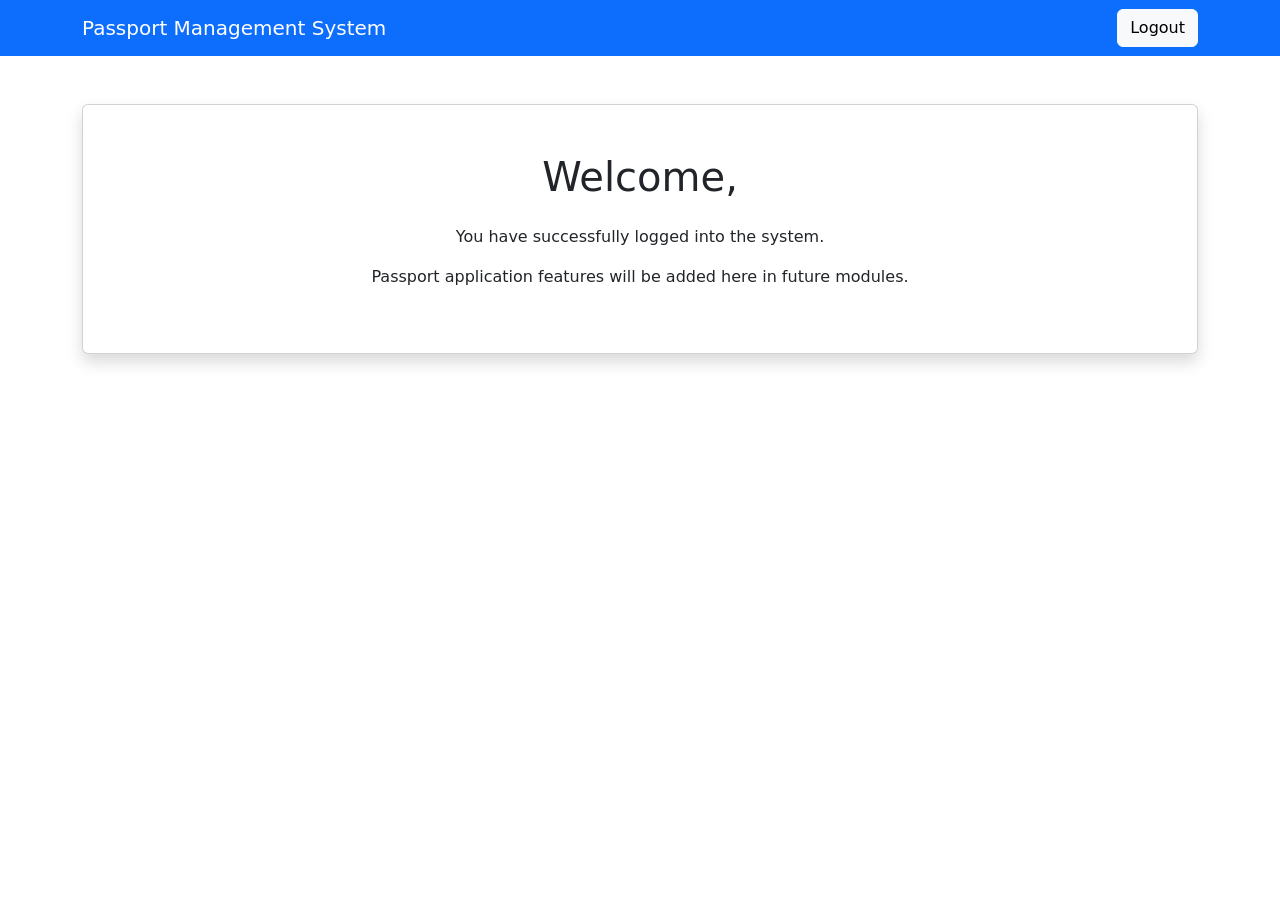
==== dashboard.html @ 2cf1cba9 "dashboard page" ====
<!DOCTYPE html>
<html lang="en">

<head>
    <meta charset="UTF-8">
    <meta name="viewport" content="width=device-width, initial-scale=1.0">

    <title>Dashboard - Passport Management System</title>

    <link href="https://cdn.jsdelivr.net/npm/bootstrap@5.3.3/dist/css/bootstrap.min.css" rel="stylesheet">

    <link rel="stylesheet" href="css/style.css">

</head>


<body>


    <nav class="navbar navbar-expand-lg navbar-dark bg-primary">

        <div class="container">

            <a class="navbar-brand" href="#">
                Passport Management System
            </a>


            <button class="btn btn-light" id="logout">
                Logout
            </button>

        </div>

    </nav>



    <div class="container mt-5">


        <div class="card shadow p-5 text-center">


            <h1>
                Welcome, <span id="username"></span>
            </h1>


            <p class="mt-3">
                You have successfully logged into the system.
            </p>


            <p>
                Passport application features will be added here in future modules.
            </p>


        </div>


    </div>



    <script src="js/dashboard.js"></script>


</body>

</html>
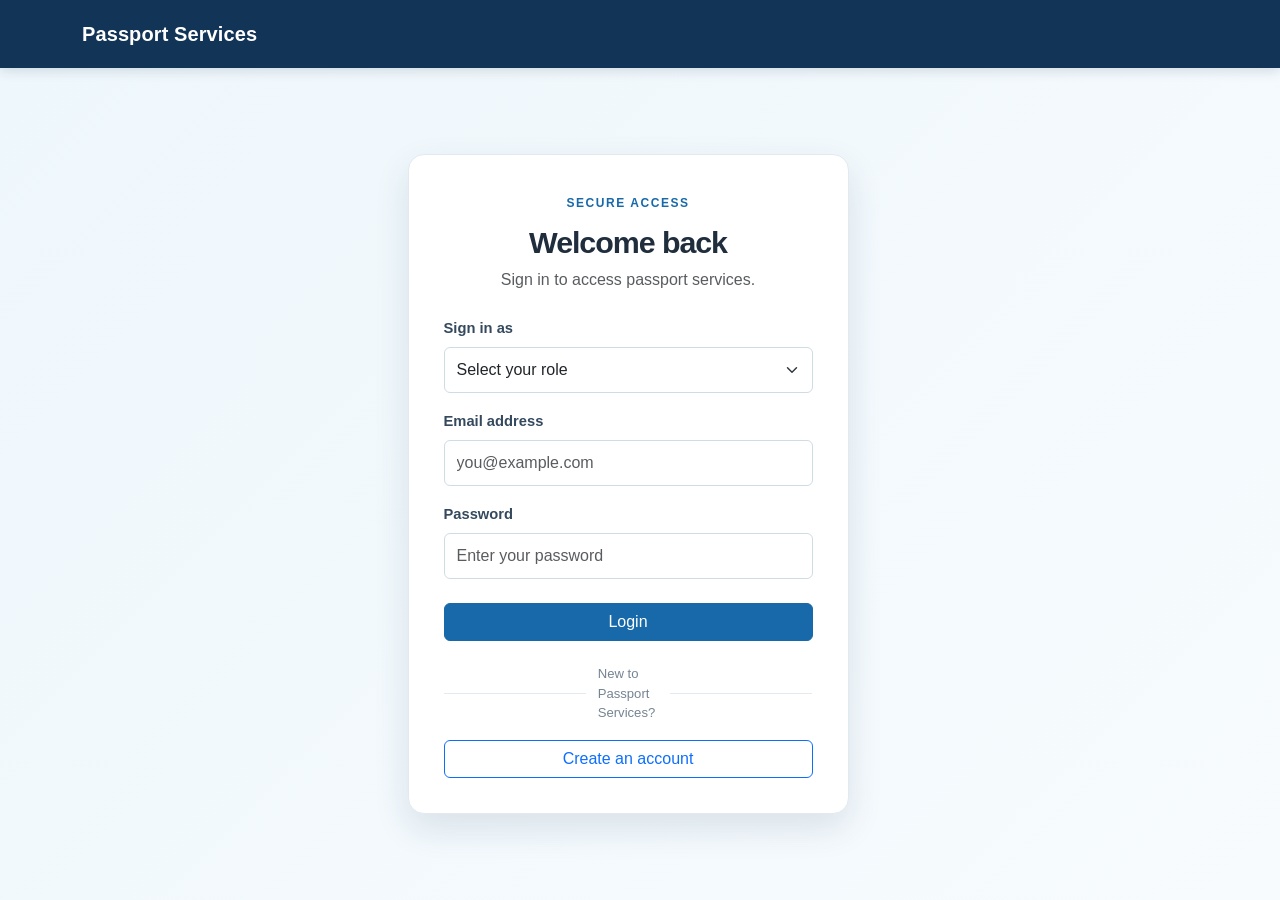
==== commit 860fc7c7: "dashboard added" ====
--- a/dashboard.html
+++ b/dashboard.html
@@ -68,5 +68,4 @@
 
 
 </body>
-
 </html>
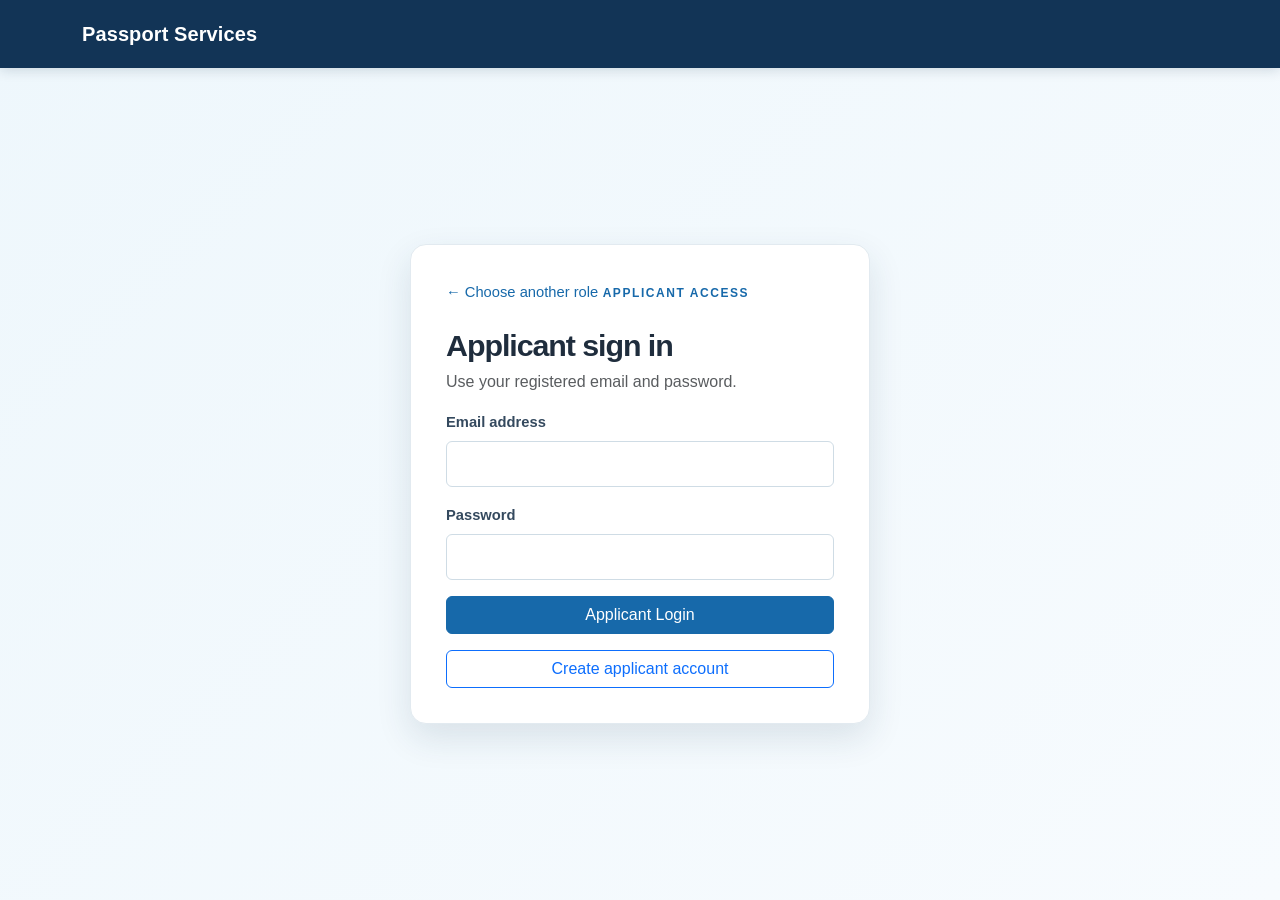
==== commit 8862fb38: "feat(dashboard): add active application status overview and post-appointment pipeline tracking" ====
--- a/dashboard.html
+++ b/dashboard.html
@@ -1,71 +1,137 @@
 <!DOCTYPE html>
 <html lang="en">
-
 <head>
     <meta charset="UTF-8">
     <meta name="viewport" content="width=device-width, initial-scale=1.0">
-
-    <title>Dashboard - Passport Management System</title>
-
+    <title>Dashboard - Passport Services</title>
     <link href="https://cdn.jsdelivr.net/npm/bootstrap@5.3.3/dist/css/bootstrap.min.css" rel="stylesheet">
-
-    <link rel="stylesheet" href="css/style.css">
-
+    <link rel="stylesheet" href="style.css">
 </head>
-
-
-<body>
-
-
-    <nav class="navbar navbar-expand-lg navbar-dark bg-primary">
-
+<body class="dashboard-page">
+    <nav class="navbar navbar-expand navbar-dark app-nav">
         <div class="container">
-
-            <a class="navbar-brand" href="#">
-                Passport Management System
-            </a>
-
-
-            <button class="btn btn-light" id="logout">
-                Logout
-            </button>
-
+            <a class="navbar-brand" href="index.html">Passport Services</a>
+            <button class="btn btn-light btn-sm px-3" id="logout">Logout</button>
         </div>
-
     </nav>
 
+    <main class="container dashboard-main">
+        <section class="dashboard-hero">
+            <div>
+                <span class="eyebrow">APPLICANT PORTAL (ACADEMIC SIMULATION)</span>
+                <h1>Welcome back, <span id="username"></span></h1>
+                <p>Track your passport application status, manage payments, and view appointment details.</p>
+            </div>
+            <a class="btn btn-primary" id="primaryActionBtn" href="application.html">Apply for New Passport</a>
+        </section>
 
+        <!-- Main Application Status Card -->
+        <section class="application-overview" aria-labelledby="journeyTitle">
+            <div class="overview-heading">
+                <div>
+                    <h2 id="journeyTitle">Application Status Overview</h2>
+                    <p id="journeyMessage">No active application found.</p>
+                </div>
+                <strong id="overallProgress">0% Complete</strong>
+            </div>
+            
+            <div class="progress journey-progress" role="progressbar" aria-label="Application progress">
+                <div id="progressBar" class="progress-bar" style="width: 0%"></div>
+            </div>
 
-    <div class="container mt-5">
+            <!-- Steps 1-3 Badges -->
+            <div class="journey-steps">
+                <div class="journey-step" id="stepApplication">
+                    <span>1</span>
+                    <div><strong>Application</strong><small id="subAppText">Details & Docs</small></div>
+                </div>
+                <div class="journey-step" id="stepPayment">
+                    <span>2</span>
+                    <div><strong>Payment</strong><small id="subPayText">Fee Payment</small></div>
+                </div>
+                <div class="journey-step" id="stepAppointment">
+                    <span>3</span>
+                    <div><strong>Appointment</strong><small id="subApptText">PSK Slot</small></div>
+                </div>
+            </div>
 
+            <!-- Application Details Grid (Populated when active application exists) -->
+            <div id="activeAppSummary" class="mt-4 pt-3 border-top d-none">
+                <div class="row g-3">
+                    <div class="col-md-4"><strong>ARN:</strong> <span id="dashArn" class="text-primary font-weight-bold"></span></div>
+                    <div class="col-md-4"><strong>Quota / Type:</strong> <span id="dashType"></span></div>
+                    <div class="col-md-4"><strong>Current Status:</strong> <span id="dashStatus" class="status-badge status-pending"></span></div>
+                    
+                    <div class="col-md-4"><strong>Payment Status:</strong> <span id="dashPayment"></span></div>
+                    <div class="col-md-4"><strong>Appointment ID:</strong> <span id="dashApptId">N/A</span></div>
+                    <div class="col-md-4"><strong>PSK Location:</strong> <span id="dashPsk">N/A</span></div>
+                    
+                    <div class="col-md-4"><strong>Appointment Date:</strong> <span id="dashDate">N/A</span></div>
+                    <div class="col-md-4"><strong>Appointment Time:</strong> <span id="dashTime">N/A</span></div>
+                    <div class="col-md-4"><strong>Reschedules Left:</strong> <span id="dashReschedules">N/A</span></div>
+                </div>
 
-        <div class="card shadow p-5 text-center">
+                <div class="d-flex gap-2 flex-wrap mt-4" id="dashActionButtons">
+                    <a id="btnPayFee" href="payment.html" class="btn btn-sm btn-success d-none">Pay Fee</a>
+                    <a id="btnBookAppt" href="appointment.html" class="btn btn-sm btn-primary d-none">Schedule Appointment</a>
+                    <a id="btnReschedule" href="appointment.html" class="btn btn-sm btn-outline-warning d-none">Reschedule Appointment</a>
+                    <button type="button" id="btnPrintAppt" class="btn btn-sm btn-outline-secondary d-none" onclick="window.print()">Print Appointment Slip</button>
+                </div>
+            </div>
 
+            <!-- Status-Only Timeline Tracker for Post-Appointment -->
+            <div id="postAppointmentTimeline" class="mt-4 pt-3 border-top d-none">
+                <h4 class="h6 font-weight-bold text-uppercase text-secondary">Official Post-Appointment Processing Pipeline (Status Only)</h4>
+                <div class="timeline-tracker">
+                    <div class="timeline-item done">
+                        <div class="timeline-badge">✓</div>
+                        <div><strong>Online Application & Payment</strong> <small class="text-muted d-block">Submitted online by applicant</small></div>
+                    </div>
+                    <div class="timeline-item done" id="tlItemAppt">
+                        <div class="timeline-badge">✓</div>
+                        <div><strong>Appointment Confirmed</strong> <small class="text-muted d-block">Slot scheduled at PSK / POPSK</small></div>
+                    </div>
+                    <div class="timeline-item" id="tlItemPsk">
+                        <div class="timeline-badge">4</div>
+                        <div><strong>Visit PSK / POPSK (In-Person Verification & Biometrics)</strong> <small class="text-muted d-block">Physical document verification and photo/fingerprint capture</small></div>
+                    </div>
+                    <div class="timeline-item" id="tlItemPolice">
+                        <div class="timeline-badge">5</div>
+                        <div><strong>Police Verification</strong> <small class="text-muted d-block">Verification report by designated local police station</small></div>
+                    </div>
+                    <div class="timeline-item" id="tlItemPrint">
+                        <div class="timeline-badge">6</div>
+                        <div><strong>Passport Printing & Dispatch</strong> <small class="text-muted d-block">Passport printing, quality check, and speed post dispatch</small></div>
+                    </div>
+                </div>
+            </div>
+        </section>
 
-            <h1>
-                Welcome, <span id="username"></span>
-            </h1>
-
-
-            <p class="mt-3">
-                You have successfully logged into the system.
-            </p>
-
-
-            <p>
-                Passport application features will be added here in future modules.
-            </p>
-
-
-        </div>
-
-
-    </div>
-
-
-
+        <!-- Services Grid -->
+        <section class="dashboard-actions">
+            <article class="dashboard-service primary-service">
+                <div class="dashboard-icon">+</div>
+                <span class="service-kicker">FRESH PASSPORT</span>
+                <h2 id="applicationCardTitle">Apply for a New Passport</h2>
+                <p id="applicationCardText">Fill in your application details, upload documents, and complete your submission.</p>
+                <a id="applicationAction" class="btn btn-primary" href="application.html">Start Application</a>
+            </article>
+            <article class="dashboard-service">
+                <div class="dashboard-icon">↻</div>
+                <span class="service-kicker">COMING SOON</span>
+                <h2>Renew / Reissue Passport</h2>
+                <p>Request a reissue for an expired, expiring, damaged, or lost passport.</p>
+                <button type="button" class="btn btn-outline-secondary" disabled>Available Soon</button>
+            </article>
+            <article class="dashboard-service">
+                <div class="dashboard-icon">⌕</div>
+                <span class="service-kicker">STATUS TRACKER</span>
+                <h2>Track Application Status</h2>
+                <p>See live progress, payment receipts, appointment slips, and post-appointment milestones.</p>
+                <button type="button" class="btn btn-outline-secondary" id="btnTrackStatus" onclick="window.scrollTo({top: 300, behavior: 'smooth'})">Track Status</button>
+            </article>
+        </section>
+    </main>
     <script src="js/dashboard.js"></script>
-
-
 </body>
-</html>+</html>
--- a/style.css
+++ b/style.css
@@ -0,0 +1,114 @@
+:root { --navy: #123456; --blue: #1769aa; --pale: #f4f8fb; --ink: #1f2d3d; }
+* { box-sizing: border-box; }
+body { min-height: 100vh; margin: 0; background: var(--pale); color: var(--ink); font-family: Inter, Arial, Helvetica, sans-serif; }
+.app-nav { background: var(--navy); min-height: 68px; box-shadow: 0 2px 12px rgba(12, 39, 65, .16); }
+.navbar-brand { font-weight: 700; letter-spacing: .1px; }
+.hero-section { padding: 86px 0 78px; background: linear-gradient(135deg, #e7f3fc 0%, #f9fcff 58%, #dfeef9 100%); }
+.eyebrow { display: inline-block; margin-bottom: 12px; color: var(--blue); font-size: .75rem; font-weight: 700; letter-spacing: .13em; }
+.hero-section h1, .auth-card h1 { font-weight: 750; letter-spacing: -.035em; }
+.hero-section h1 { max-width: 680px; margin: 0 auto; font-size: clamp(2.15rem, 5vw, 3.65rem); }
+.hero-copy { max-width: 540px; margin: 18px auto 28px; color: #536271; font-size: 1.1rem; }
+.btn-primary { border-color: var(--blue); background: var(--blue); }
+.btn-primary:hover, .btn-primary:focus { border-color: #0e568e; background: #0e568e; }
+.role-section { padding: 20px 12px 78px; }
+.role-card { display: block; height: 100%; padding: 30px 24px; color: var(--ink); background: #fff; border: 1px solid #e2eaf0; border-radius: 14px; box-shadow: 0 5px 18px rgba(28, 62, 91, .06); text-decoration: none; transition: transform .2s, box-shadow .2s, border-color .2s; }
+.role-card:hover, .role-card:focus { color: var(--ink); border-color: #8bbce0; box-shadow: 0 10px 25px rgba(28, 62, 91, .11); transform: translateY(-4px); }
+.role-card h2 { margin: 0 0 8px; font-size: 1.2rem; font-weight: 700; }
+.role-card > span:last-child { color: #667787; font-size: .94rem; }
+.role-icon { display: grid; width: 39px; height: 39px; place-items: center; margin-bottom: 22px; border-radius: 50%; background: #e4f1fa; color: var(--blue); font-size: .75rem; font-weight: 700; }
+.services-section h2 { font-size: 1.65rem; font-weight: 700; }
+.service-card { height: 100%; padding: 25px 22px; background: #fff; border: 1px solid #e2eaf0; border-radius: 14px; box-shadow: 0 5px 18px rgba(28, 62, 91, .06); transition: transform .2s, box-shadow .2s; }
+.service-card:hover { transform: translateY(-4px); box-shadow: 0 10px 25px rgba(28, 62, 91, .11); }
+.service-icon { display: grid; width: 39px; height: 39px; place-items: center; margin-bottom: 20px; border-radius: 50%; background: #e4f1fa; color: var(--blue); font-size: .75rem; font-weight: 700; }
+.service-card h3 { font-size: 1.08rem; font-weight: 700; }
+.service-card p { margin: 0; color: #667787; font-size: .94rem; line-height: 1.55; }
+.app-footer { padding: 22px; color: #637383; background: #fff; border-top: 1px solid #e2eaf0; font-size: .9rem; text-align: center; }
+.auth-page { background: linear-gradient(135deg, #eef7fc, #f7fbfe); }
+.auth-main { display: flex; min-height: calc(100vh - 68px); align-items: center; padding-top: 35px; padding-bottom: 35px; }
+.auth-main > .row { width: 100%; }
+.auth-card { padding: 35px; background: #fff; border: 1px solid #e2eaf0; border-radius: 16px; box-shadow: 0 14px 35px rgba(21, 57, 85, .12); }
+.single-auth-card { width: min(100%, 460px); margin: 0 auto; }
+.back-link { display: inline-block; margin-bottom: 24px; color: var(--blue); font-size: .92rem; text-decoration: none; }
+.back-link:hover { text-decoration: underline; }
+.auth-card h1 { margin-bottom: 7px; font-size: 1.9rem; }
+.form-label { color: #34495e; font-size: .92rem; font-weight: 650; }
+.required-label::after { margin-left: 3px; color: #c83232; content: "*"; }
+.form-control, .form-select { min-height: 46px; border-color: #cfdce5; }
+.form-control:focus, .form-select:focus { border-color: #73aeda; box-shadow: 0 0 0 .2rem rgba(23, 105, 170, .13); }
+.auth-divider { display: flex; align-items: center; gap: 12px; margin: 23px 0 17px; color: #758493; font-size: .82rem; }
+.auth-divider::before, .auth-divider::after { width: 100%; height: 1px; content: ""; background: #e4ebf0; }
+.dashboard-main { padding-top: 62px; padding-bottom: 70px; }
+.dashboard-page { background: #f3f7fa; }
+.dashboard-hero { display: flex; align-items: end; justify-content: space-between; gap: 24px; margin-bottom: 30px; }
+.dashboard-hero h1 { margin: 0 0 8px; font-size: clamp(2rem, 4vw, 2.8rem); font-weight: 750; letter-spacing: -.03em; }
+.dashboard-hero p { margin: 0; color: #617384; font-size: 1.05rem; }
+.application-overview { margin-bottom: 30px; padding: 28px; background: #fff; border: 1px solid #e0e9ef; border-radius: 16px; box-shadow: 0 7px 22px rgba(28, 62, 91, .07); }
+.overview-heading { display: flex; align-items: start; justify-content: space-between; gap: 20px; }
+.overview-heading h2 { margin: 0 0 5px; font-size: 1.25rem; font-weight: 700; }
+.overview-heading p { margin: 0; color: #667787; }
+.overview-heading > strong { color: var(--blue); white-space: nowrap; }
+.journey-progress { height: 9px; margin: 20px 0 24px; border-radius: 99px; background: #e7eef4; }
+.progress-bar { background: linear-gradient(90deg, #1769aa, #35a0d9); }
+.journey-steps { display: grid; grid-template-columns: repeat(3, 1fr); gap: 12px; }
+.journey-step { display: flex; align-items: center; gap: 12px; padding: 12px; color: #758493; border-radius: 10px; }
+.journey-step > span { display: grid; width: 30px; height: 30px; flex: 0 0 30px; place-items: center; color: #738494; background: #edf2f6; border-radius: 50%; font-size: .85rem; font-weight: 700; }
+.journey-step strong, .journey-step small { display: block; }
+.journey-step small { margin-top: 2px; font-size: .8rem; }
+.journey-step.complete { color: #176845; background: #eff9f3; }
+.journey-step.complete > span { color: #fff; background: #21865a; }
+.journey-step.complete > span::after { content: "✓"; }
+.journey-step.complete > span { font-size: 0; }
+.journey-step.complete > span::after { font-size: .95rem; }
+.journey-step.current { color: var(--blue); background: #edf6fc; }
+.journey-step.current > span { color: #fff; background: var(--blue); }
+.dashboard-actions { display: grid; grid-template-columns: repeat(3, 1fr); gap: 20px; }
+.dashboard-service { min-height: 275px; }
+.primary-service { border-color: #c8e2f2; background: linear-gradient(145deg, #fff, #f1f9fd); }
+.service-kicker { display: block; margin: -8px 0 12px; color: var(--blue); font-size: .72rem; font-weight: 750; letter-spacing: .1em; }
+.application-page { background: #f3f7fa; }
+.application-main { max-width: 920px; padding-top: 48px; padding-bottom: 72px; }
+.application-header { margin-bottom: 28px; }
+.application-header h1 { margin: 0 0 9px; font-size: clamp(2rem, 4vw, 2.7rem); font-weight: 750; letter-spacing: -.03em; }
+.application-header p { max-width: 650px; margin: 0; color: #617384; }
+.application-progress { margin-bottom: 24px; padding: 20px 23px; background: #e8f5fc; border: 1px solid #cde5f4; border-radius: 14px; color: #25445a; }
+.application-progress .progress { height: 9px; background: #d5e8f3; }
+.application-progress small { display: block; margin-top: 9px; color: #60798a; }
+.form-panel { display: flex; gap: 18px; margin-bottom: 16px; padding: 27px; background: #fff; border: 1px solid #e0e9ef; border-radius: 15px; box-shadow: 0 5px 18px rgba(28, 62, 91, .05); }
+.panel-number { display: grid; width: 36px; height: 36px; flex: 0 0 36px; place-items: center; color: #fff; background: var(--blue); border-radius: 50%; font-weight: 700; }
+.panel-content { width: 100%; }
+.panel-content h2 { margin: 2px 0 4px; font-size: 1.28rem; font-weight: 700; }
+.file-status { display: block; min-height: 20px; margin-top: 7px; color: #587284; }
+.form-actions { display: flex; align-items: center; justify-content: space-between; gap: 20px; margin-top: 24px; padding: 21px 4px; }
+.form-actions p { max-width: 430px; margin: 5px 0 0; color: #667787; font-size: .88rem; }
+.save-status { color: #198754; }
+.dashboard-welcome { margin-bottom: 34px; }
+.dashboard-welcome h1 { margin-bottom: 9px; font-size: clamp(2rem, 4vw, 2.8rem); font-weight: 750; letter-spacing: -.03em; }
+.dashboard-welcome p { margin: 0; color: #617384; font-size: 1.05rem; }
+.dashboard-service { display: flex; min-height: 295px; height: 100%; flex-direction: column; padding: 29px; background: #fff; border: 1px solid #e0e9ef; border-radius: 15px; box-shadow: 0 5px 18px rgba(28, 62, 91, .06); }
+.dashboard-icon { display: grid; width: 45px; height: 45px; place-items: center; margin-bottom: 22px; border-radius: 12px; background: #e3f1fa; color: var(--blue); font-size: 1.35rem; font-weight: 700; }
+.dashboard-service h2 { font-size: 1.2rem; font-weight: 700; }
+.dashboard-service p { flex-grow: 1; color: #667787; line-height: 1.55; }
+.dashboard-service .btn { align-self: flex-start; }
+@media (max-width: 767px) { .dashboard-hero, .form-actions { align-items: start; flex-direction: column; } .journey-steps, .dashboard-actions { grid-template-columns: 1fr; } .form-panel { padding: 22px 18px; } }
+.form-stepper { display: flex; flex-wrap: wrap; gap: 8px; margin-bottom: 24px; }
+.step-tab { flex: 1 1 120px; padding: 10px 12px; background: #fff; border: 1px solid #d0dfea; border-radius: 8px; font-size: 0.85rem; font-weight: 600; color: #526575; text-align: center; cursor: pointer; transition: all 0.2s; }
+.step-tab:hover { background: #e8f4fc; color: var(--blue); }
+.step-tab.active { background: var(--blue); color: #fff; border-color: var(--blue); }
+.step-tab.completed { background: #eef8f2; color: #187247; border-color: #a8dfbc; }
+
+.preview-section { background: #fff; border: 1px solid #e0e9ef; border-radius: 12px; padding: 20px; margin-bottom: 20px; }
+.preview-section h4 { font-size: 1.1rem; color: var(--navy); font-weight: 700; margin-bottom: 14px; border-bottom: 2px solid #eef4f8; padding-bottom: 8px; display: flex; justify-content: space-between; align-items: center; }
+
+.status-badge { display: inline-block; padding: 5px 12px; border-radius: 20px; font-size: 0.82rem; font-weight: 700; }
+.status-pending { background: #fff8e6; color: #b7791f; border: 1px solid #fbd38d; }
+.status-success { background: #e6fffa; color: #234e52; border: 1px solid #81e6d9; }
+
+.timeline-tracker { display: flex; flex-direction: column; gap: 14px; margin-top: 20px; }
+.timeline-item { display: flex; align-items: center; gap: 14px; }
+.timeline-badge { width: 32px; height: 32px; border-radius: 50%; background: #e2e8f0; color: #718096; display: grid; place-items: center; font-weight: bold; font-size: 0.85rem; }
+.timeline-item.active .timeline-badge { background: var(--blue); color: #fff; }
+.timeline-item.done .timeline-badge { background: #2f855a; color: #fff; }
+
+.fee-table { width: 100%; border-collapse: collapse; margin: 16px 0; }
+.fee-table th, .fee-table td { padding: 12px; text-align: left; border-bottom: 1px solid #e2e8f0; }
+.fee-table th { background: #f7fafc; color: #4a5568; }
